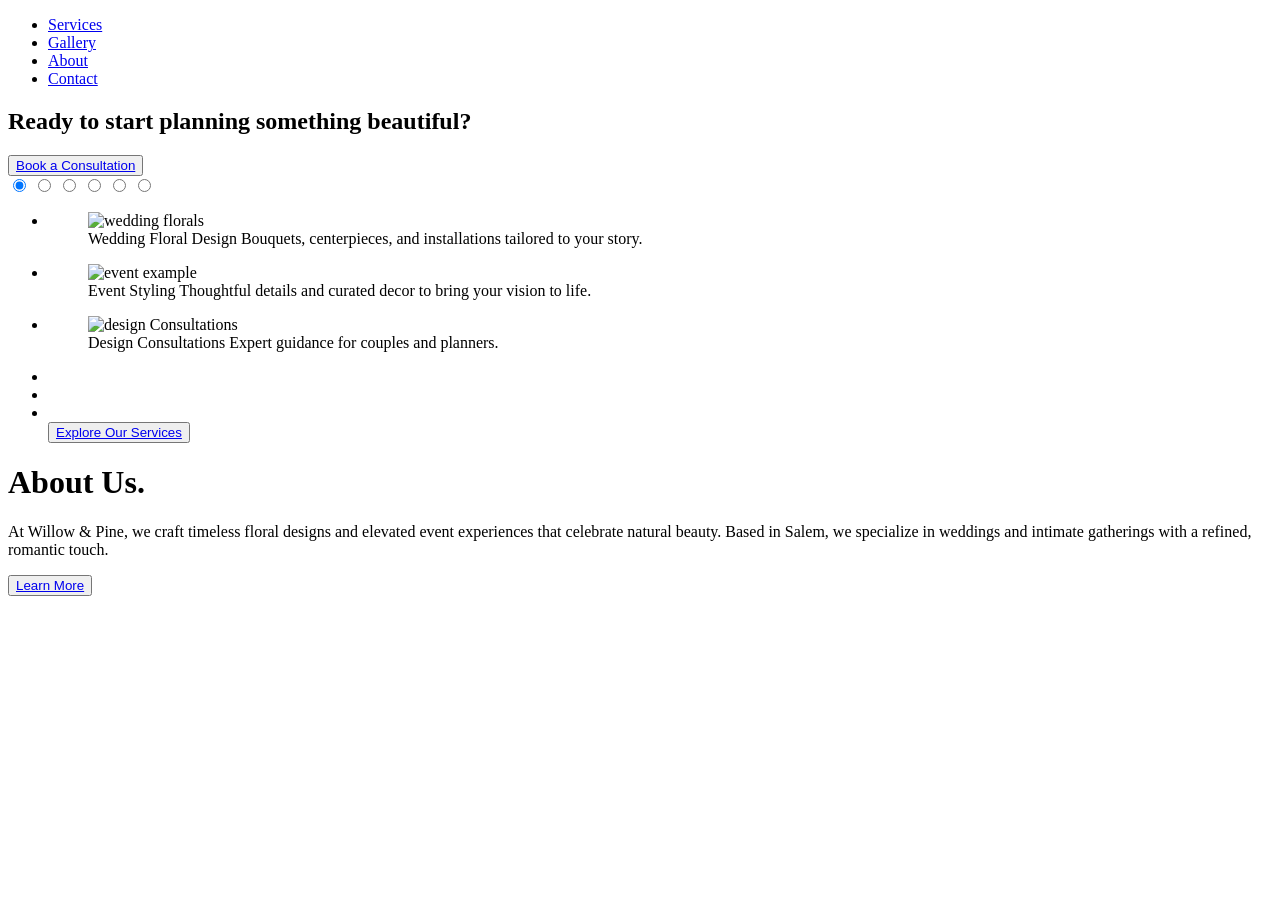
==== index.html @ fb64da38 "Add files via upload" ====
<!DOCTYPE html>
<html lang="en">
<head>
    <meta charset="UTF-8">
    <meta name="viewport" content="width=device-width, initial-scale=1.0">
    <link rel="stylesheet" href="css/styles.css">
    <title>Willow & Pine</title>
</head>

<body>

    <header>

        <nav id="nav">
            <ul>
               <li><a href="services.html">Services</a></li>
               <li><a href="gallery.html">Gallery</a></li>
               <li><a href="about.html">About</a></li>
              <li><a href="contact.html">Contact</a></li>
            </ul>
        </nav>

    </header>

    <div class="call2act">
        <div>
            <h2>Ready to start planning something beautiful?</h2>
            <button class="servicesbtn" id="bookbutton"><a href="contact.html">Book a Consultation</a></button>
        </div>
    </div>


    <div class="carousel">
        <section>
            <div class="container">
                <div class="carousel">
                    <input type="radio" name="slides" checked="checked" id="slide-1">
                    <input type="radio" name="slides" id="slide-2">
                    <input type="radio" name="slides" id="slide-3">
                    <input type="radio" name="slides" id="slide-4">
                    <input type="radio" name="slides" id="slide-5">
                    <input type="radio" name="slides" id="slide-6">
                    <ul class="carousel__slides">
                        <li class="carousel__slide">
                            <figure>
                                <div>
                                    <img src="images/weddingfloral.jpg" alt="wedding florals">
                                </div>
                                <figcaption>
                                    Wedding Floral Design
                                    <span class="credit">Bouquets, centerpieces, and installations tailored to your story.</span>
                                </figcaption>
                            </figure>
                        </li>
                        <li class="carousel__slide">
                            <figure>
                                <div>
                                    <img src="images/eventstyling.jpg" alt="event example">
                                </div>
                                <figcaption>
                                    Event Styling
                                    <span class="credit">Thoughtful details and curated decor to bring your vision to life.</span>                            
                                </figcaption>
                            </figure>
                        </li>
                        <li class="carousel__slide">
                            <figure>
                                <div>
                                    <img src="images/designconsult.jpg" alt="design Consultations">
                                </div>
                                <figcaption>
                                    Design Consultations
                                    <span class="credit">Expert guidance for couples and planners.</span>                            
                                </figcaption>
                            </figure>
                        </li>
                    </ul>    
                    <ul class="carousel__thumbnails">
                        <li>
                            <label for="slide-1"><img src="images/weddingfloral.jpg" alt=""></label>
                        </li>
                        <li>
                            <label for="slide-2"><img src="images/eventstyling.jpg" alt=""></label>
                        </li>
                        <li>
                            <label for="slide-3"><img src="images/designconsult.jpg" alt=""></label>
                        </li>
                        <button class="servicesbtn" id="servicesbtn"><a href="services.html">Explore Our Services</a></button>
                    </ul>
                </div>
            </div>
        </section>
    </div>

    <div class="aboutprev">
        <h1 id="abouthead">About Us.</h1>
        <div id="aboutstuff">
            <p id="aboutcont">At Willow & Pine, we craft timeless floral designs and elevated event experiences that celebrate 
            natural beauty. Based in Salem, we specialize in weddings and intimate gatherings with a refined, romantic touch.</p>
            <button class="servicesbtn" id="learnmore"><a href="about.html">Learn More</a></button>
        </div>
    </div>
    
</body>

</html>
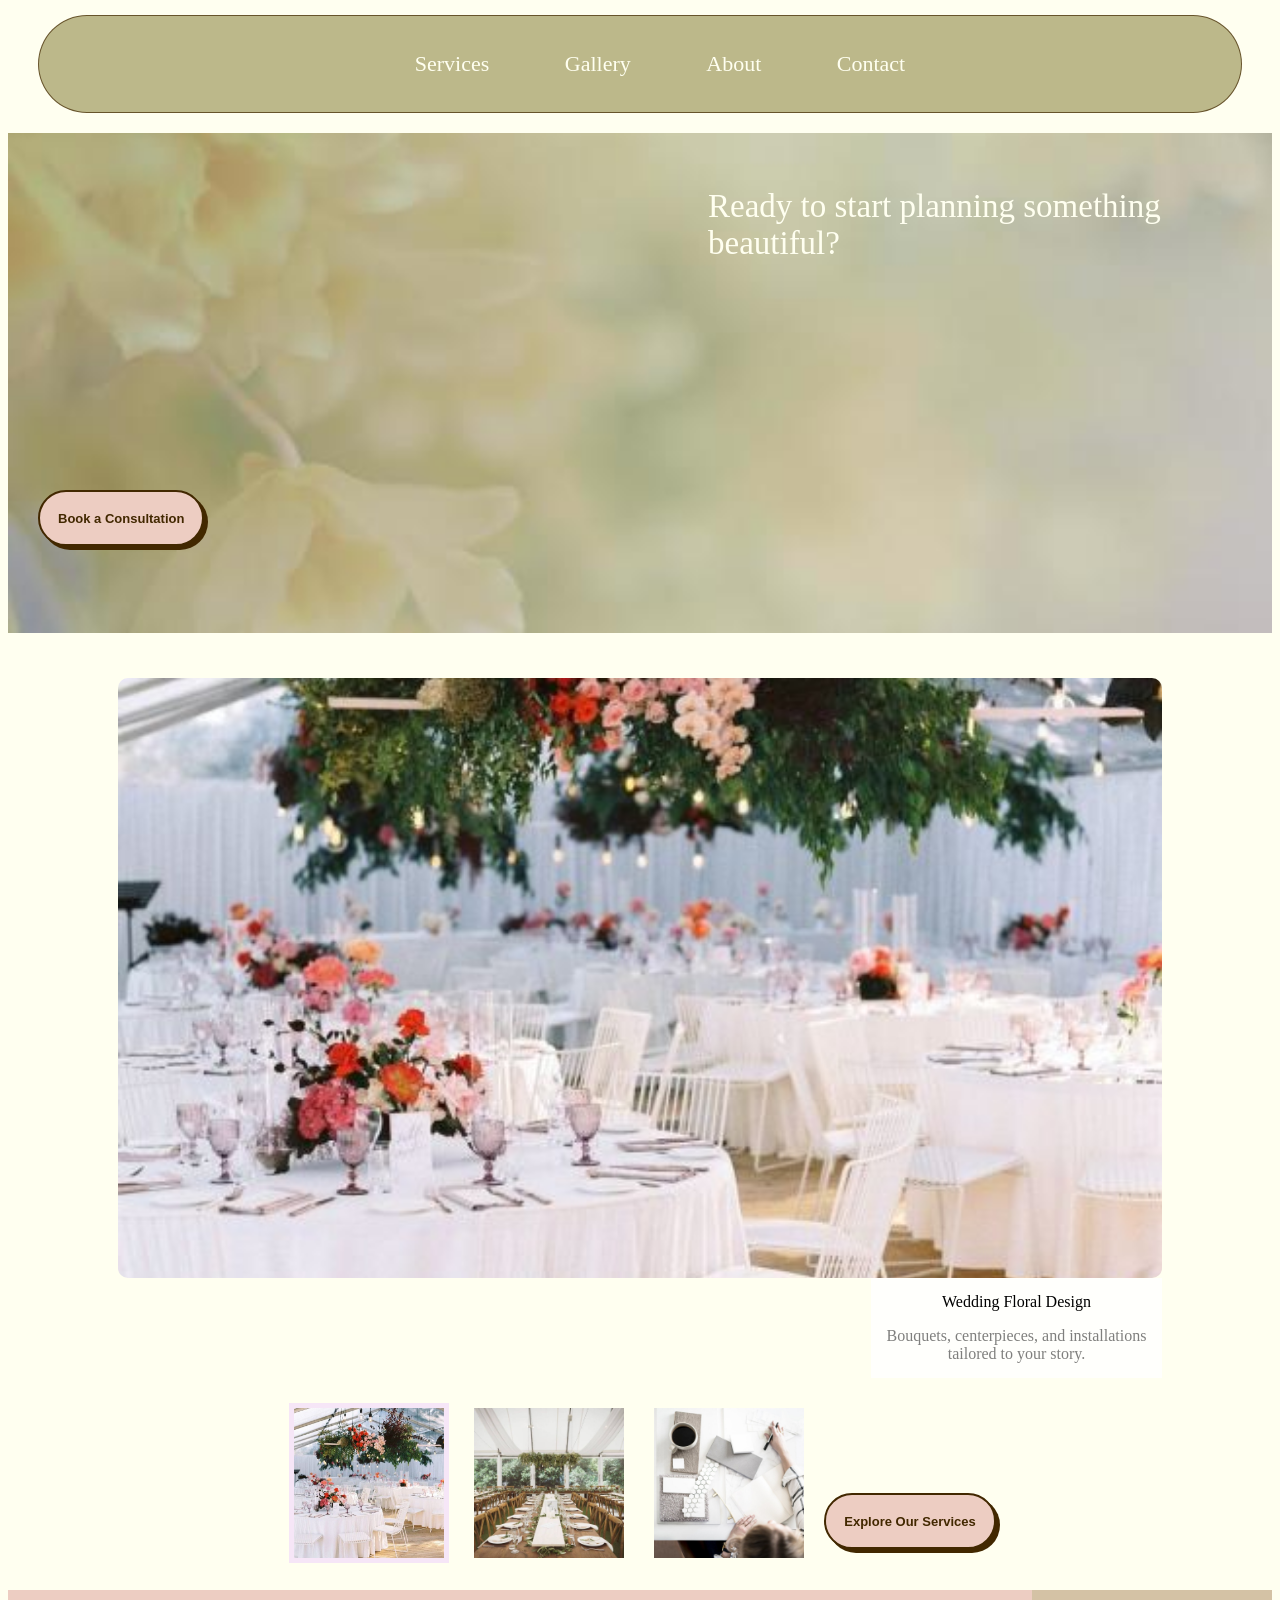
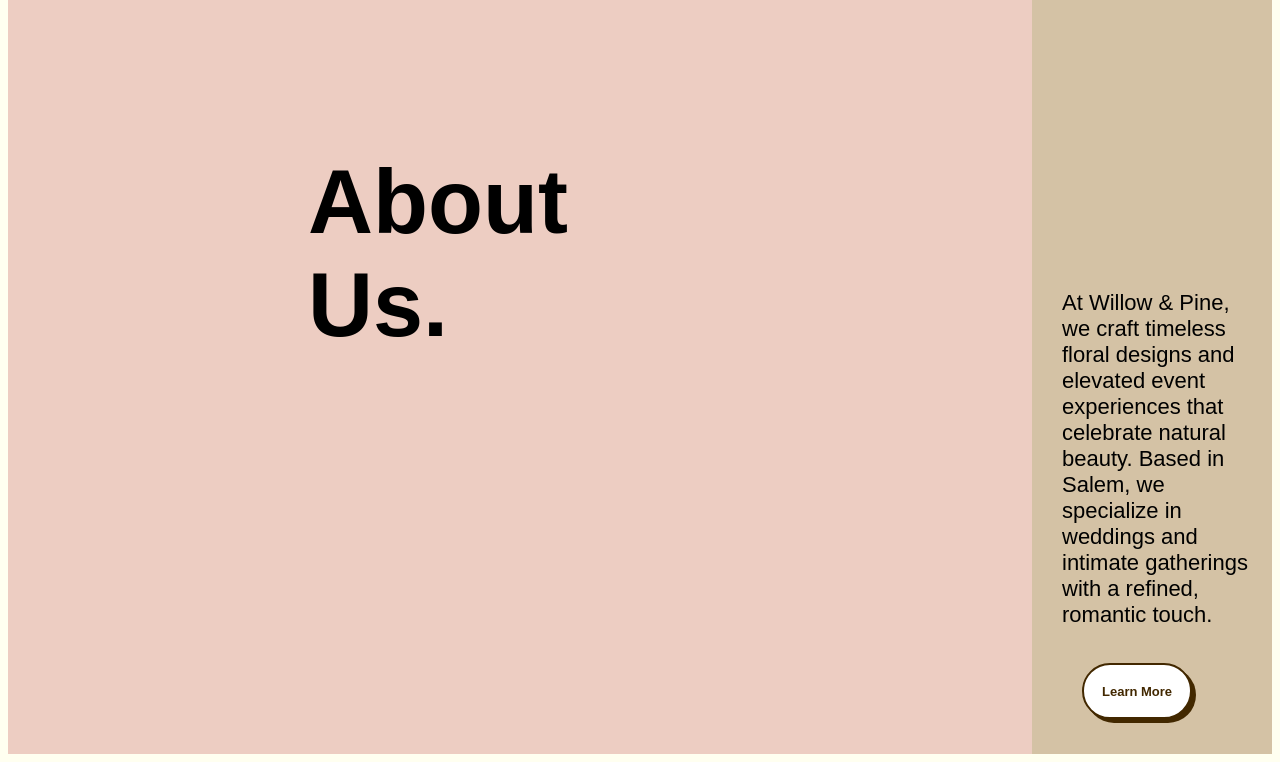
==== commit 9749af82: "Update index.html" ====
--- a/index.html
+++ b/index.html
@@ -103,4 +103,5 @@
     
 </body>
 
-</html>+
+</html>
--- a/css/styles.css
+++ b/css/styles.css
@@ -0,0 +1,402 @@
+body {
+    background: #FFFFF0;
+    font-size: 22px;
+}
+
+header {
+    margin: 0 30px;
+    top: 15px;
+    background-color: #BCB88A;
+    border-radius: 61px;
+    padding: 8px 35px;
+    position: sticky;
+    z-index: 999;
+    justify-content: center;
+    align-items: center;
+    display: flex;
+    border: 1px solid #422800b0;
+}
+
+nav li {
+    display: inline-flex;
+    padding: 5px 35px;
+}
+
+nav li a {
+    text-decoration: none;
+    color: #FFFFF0;
+}
+
+nav li a:hover {
+    transform: scale(1.1);
+}
+
+.servicesbtn {
+    align-self: center;
+    border-radius: 15px;
+    background-color: #EDCDC2;
+    padding: 12px;
+    border-width: 1px;
+    border-style: outset;
+    border-color: rgb(136, 133, 133);
+    cursor: pointer;
+    margin: 75px 0 0 0;
+    border: 2px solid #422800;
+    border-radius: 30px;
+    box-shadow: #422800 4px 4px 0 0;
+    color: #422800;
+    cursor: pointer;
+    display: inline-block;
+    font-weight: 600;
+    font-size: 18px;
+    padding: 0 18px;
+    line-height: 50px;
+    text-align: center;
+    text-decoration: none;
+    user-select: none;
+    -webkit-user-select: none;
+    touch-action: manipulation;
+}
+
+.servicesbtn a {
+    text-decoration: none;
+    color:#422800;
+    font-size: 13px;
+
+}
+
+.servicesbtn:hover {
+  background-color: #fff;
+}
+
+.servicesbtn:active {
+  box-shadow: #422800 2px 2px 0 0;
+  transform: translate(2px, 2px);
+}
+
+.aboutprev {
+    display: flex;
+    background-color: #EDCDC2;
+}
+ #abouthead{
+    font-family: Impact, Haettenschweiler, 'Arial Narrow Bold', sans-serif;
+    font-size: 90px;
+    margin: ;
+    padding: 100px 300px;
+ }
+
+ #aboutstuff {
+    background-color: #bcb88a80;
+ }
+
+ #aboutcont {
+    font-family: 'Segoe UI', Tahoma, Geneva, Verdana, sans-serif;
+    width: 200px;
+    margin: 300px 10px 35px 30px;
+ }
+
+ #learnmore {
+    background-color: white;
+    margin: 0px 0 35px 50px;
+ }
+
+ .call2act {
+    background-image: url(/images/softbackground.jpg);
+    background-size: cover;
+    background-position: center;
+    background-repeat: no-repeat;
+    margin-bottom: 45px;
+    height: 500px;
+ }
+
+ .call2act h2 {
+    font-weight: lighter;
+    color: #FFFFF0;
+    justify-self: center;
+    padding-top: 55px;
+    padding-left: 700px;
+ }
+
+#bookbutton {
+    margin-left: 30px;
+    margin-top: 200px;
+ }
+
+@media (min-width: 768px) {
+  .button-74 {
+    min-width: 120px;
+    padding: 0 25px;
+  }
+}
+
+.servicesbtn:hover {
+    transform: scale(1.1);
+}
+
+@mixin aspect-ratio($width, $height) {
+  position: relative;
+    
+  &:before {
+    display: block;
+    content: "";
+    width: 100%;
+    padding-top: ($height / $width) * 100%;
+  }
+    
+  > img {
+        position: absolute;
+        top: 0;
+        left: 0;
+        right: 0;
+        bottom: 0;
+        width: 100%;
+        height: 100%;
+  }
+}
+
+// Styling
+
+section {
+    padding: 50px 0;
+}
+
+.container {
+    max-width: 1044px;
+    margin: 0 auto;
+    padding: 0 20px;
+}
+
+.carousel {
+    display: block;
+    text-align: left;
+    position: relative;
+    margin-bottom: 22px;
+    
+    > input {
+        clip: rect(1px, 1px, 1px, 1px);
+        clip-path: inset(50%);
+        height: 1px;
+        width: 1px;
+        margin: -1px;
+        overflow: hidden;
+        padding: 0;
+        position: absolute;
+        
+        &:nth-of-type(3):checked ~ .carousel__slides .carousel__slide:first-of-type { margin-left: -200%; }
+        &:nth-of-type(2):checked ~ .carousel__slides .carousel__slide:first-of-type { margin-left: -100%; }
+        &:nth-of-type(1):checked ~ .carousel__slides .carousel__slide:first-of-type { margin-left: 0%; }
+        
+        &:nth-of-type(1):checked ~ .carousel__thumbnails li:nth-of-type(1) { box-shadow: 0px 0px 0px 5px rgba(237,205,255,0.5); }
+        &:nth-of-type(2):checked ~ .carousel__thumbnails li:nth-of-type(2) { box-shadow: 0px 0px 0px 5px rgba(237,205,255,0.5); }
+        &:nth-of-type(3):checked ~ .carousel__thumbnails li:nth-of-type(3) { box-shadow: 0px 0px 0px 5px rgba(237,205,255,0.5); }
+    }
+}
+
+.carousel__slides {
+    position: relative;
+    z-index: 1;
+    padding: 0;
+    margin: 0;
+    overflow: hidden;
+    white-space: nowrap;
+    box-sizing: border-box;
+    display: flex; 
+    display: flex;
+  overflow: hidden;
+  scroll-snap-type: x mandatory;
+  -webkit-overflow-scrolling: touch;
+  scroll-behavior: smooth;
+}
+
+.carousel__slide {
+    position: relative;
+    display: block;
+    flex: 1 0 100%;
+    width: 100%;
+    height: 100%;
+    overflow: hidden;
+    transition: all 300ms ease-out;
+    vertical-align: top;
+    box-sizing: border-box;
+    white-space: normal;
+    flex: 0 0 100%;
+  scroll-snap-align: start;
+  position: relative;
+    
+figure {
+  margin: 0;
+  display: flex;
+  flex-direction: column;
+  align-items: center;
+}
+    
+    div {
+        @include aspect-ratio(3, 2);
+        width: 100%;
+    }
+    
+    img {
+        display: block;
+        flex: 1 1 auto;
+        object-fit: cover;
+
+        width: 100%;
+  height: 600px;
+  object-fit: cover;
+  border-radius: 10px;
+    }
+    
+    figcaption {
+        align-self: flex-end;
+        padding: 20px 20px 0 20px;
+        flex: 0 0 auto;
+        width: 25%;
+        min-width: 150px;
+
+         padding: 15px;
+  text-align: center;
+  font-size: 1rem;
+  background: rgba(255, 255, 255, 0.8);
+    }
+    
+    .credit {
+        margin-top: 1rem;
+        color: rgba(0, 0, 0, 0.5);
+        display: block;        
+    }
+    
+    &.scrollable {
+        overflow-y: scroll;
+    }
+}
+
+.carousel__thumbnails {
+    list-style: none;
+    padding: 0;
+    margin: 0;
+    display: flex;
+    
+    margin: 0 -10px;
+
+     display: flex;
+  flex-wrap: nowrap;
+  overflow-x: auto;
+  gap: 10px;
+  padding: 10px;
+  margin: 0;
+  list-style: none;
+  justify-content: center;
+    
+    .carousel__slides + & {
+        margin-top: 20px;
+    }
+    
+    li {        
+        flex: 1 1 auto;
+        max-width: calc((100% / 6) - 20px);  
+        margin: 0 10px;
+        transition: all 300ms ease-in-out;
+
+        flex: 0 0 auto;
+    }
+    
+    label {
+        display: block;
+        @include aspect-ratio(1,1);
+        
+                  
+        &:hover,
+        &:focus {
+            cursor: pointer;
+            
+            img {
+                box-shadow: 0px 0px 0px 1px rgba(0,0,0,0.25);
+                transition: all 300ms ease-in-out;
+            }
+        }
+    }
+
+    .carousel__thumbnails img {
+  width: 80px;
+  height: 80px;
+  object-fit: cover;
+  border-radius: 6px;
+}
+
+.carousel__thumbnails img:hover {
+  transform: scale(1.05);
+  transition: transform 0.2s ease;
+}
+    
+    img {
+        display: block;
+        width: 150px;
+        height: 150px;
+        object-fit: cover;
+    }
+}
+
+@media (max-width: 576px) { /*mobile*/
+    header {
+        top: 10px;
+        margin: 0;
+        padding: 1px 2px;
+        border-radius: 61px;
+      }
+
+      nav ul {
+        flex-direction: column;
+        align-items: center;
+        padding: 0;
+      }
+
+      nav li {
+        padding: 0 5px;
+        font-size: 1.2rem;
+      }
+
+      .call2act {
+        height: 500px;
+      }
+
+      .call2act h2 {
+        font-size: 2rem;
+        padding: 100px 40px 0px 40px;
+      }
+
+      #bookbutton {
+        margin: 0 0 0 100px;
+      }
+
+      #abouthead {
+        font-size: 40px;
+        padding: 10px;
+      }
+
+    .section {
+      height: 100vh;
+    }
+
+    .carousel__slide figcaption {
+    font-size: 0.9rem;
+    padding: 10px;
+  }
+
+  .carousel__thumbnails img {
+    width: 60px;
+    height: 60px;
+  }
+
+  #servicesbtn {
+    display: none;
+  }
+}
+
+@media (max-width: 768px) { /*tablet*/
+    
+}
+
+@media (max-width: 1024px) { /*laptop*/
+    
+
+}
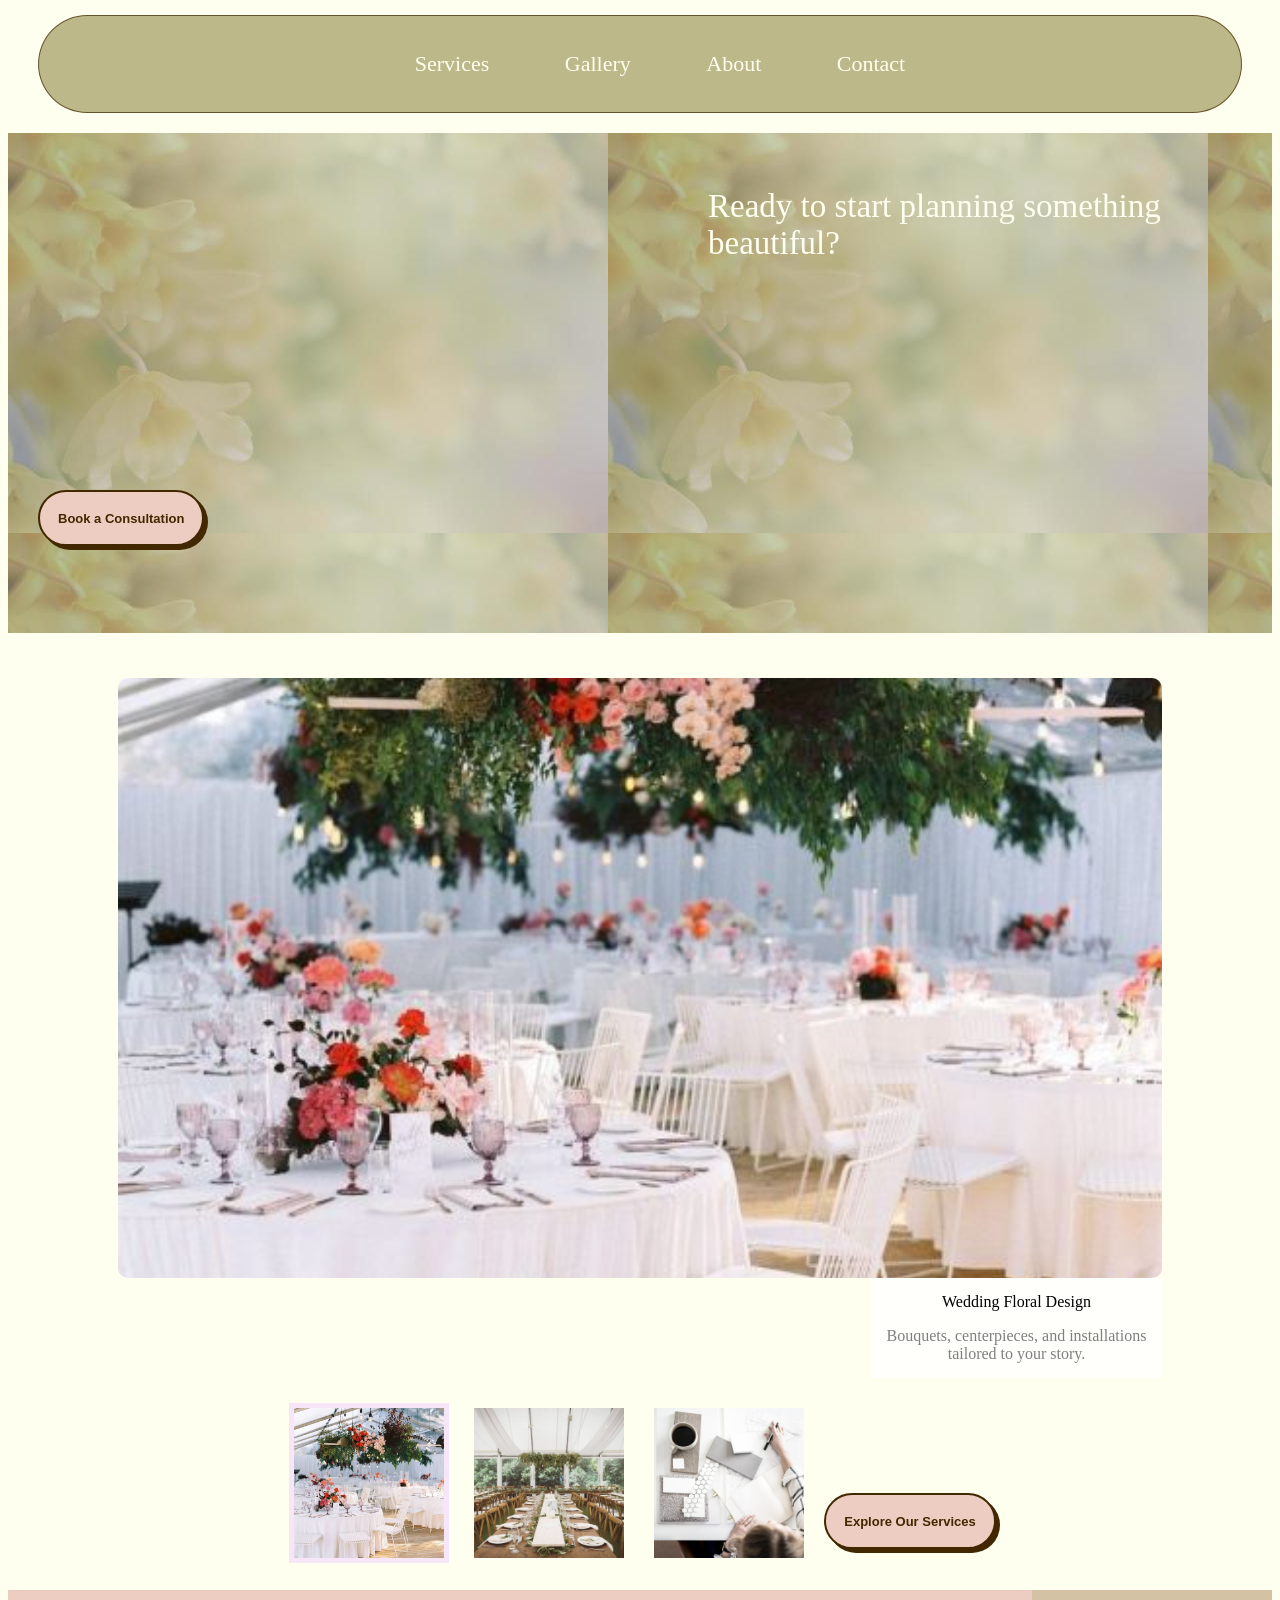
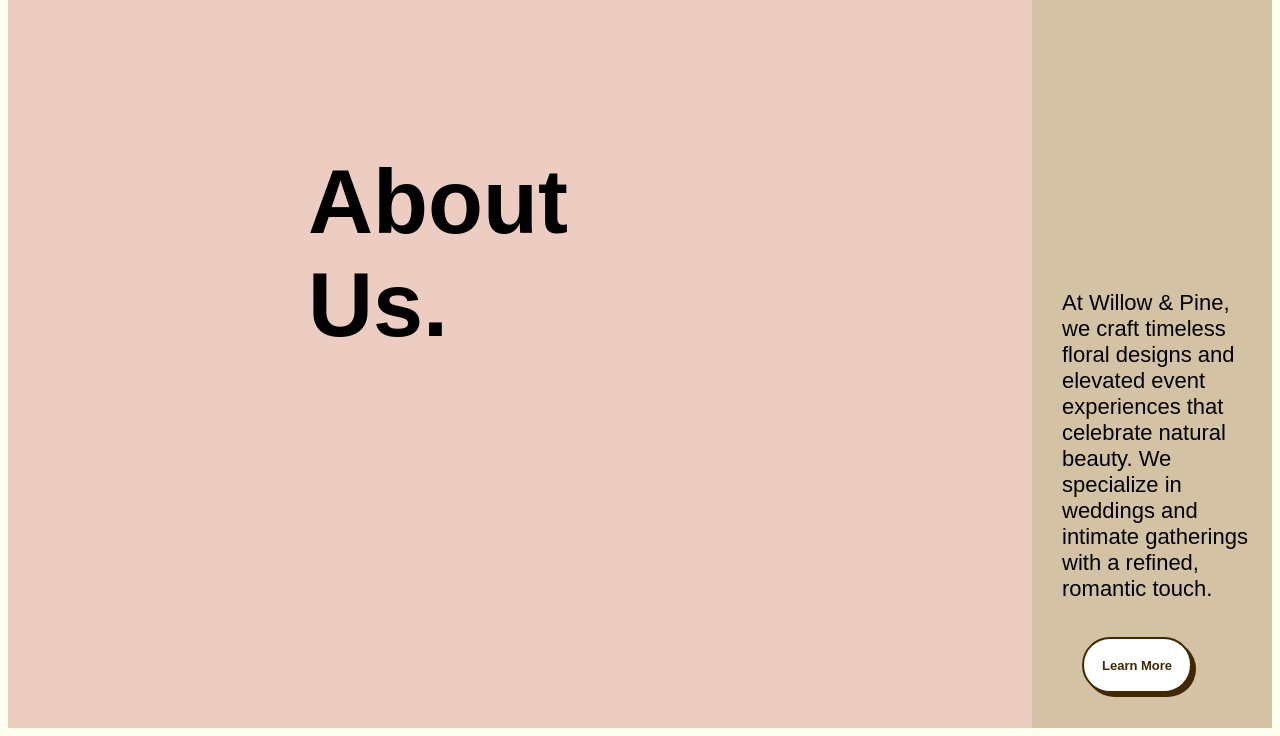
==== commit 128fe15b: "about us text updated" ====
--- a/index.html
+++ b/index.html
@@ -96,7 +96,7 @@
         <h1 id="abouthead">About Us.</h1>
         <div id="aboutstuff">
             <p id="aboutcont">At Willow & Pine, we craft timeless floral designs and elevated event experiences that celebrate 
-            natural beauty. Based in Salem, we specialize in weddings and intimate gatherings with a refined, romantic touch.</p>
+            natural beauty. We specialize in weddings and intimate gatherings with a refined, romantic touch.</p>
             <button class="servicesbtn" id="learnmore"><a href="about.html">Learn More</a></button>
         </div>
     </div>
--- a/css/styles.css
+++ b/css/styles.css
@@ -101,10 +101,7 @@
  }
 
  .call2act {
-    background-image: url(/images/softbackground.jpg);
-    background-size: cover;
-    background-position: center;
-    background-repeat: no-repeat;
+    background-image: url(/images/background.jpg);
     margin-bottom: 45px;
     height: 500px;
  }
@@ -400,3 +397,8 @@
     
 
 }
+
+
+
+
+
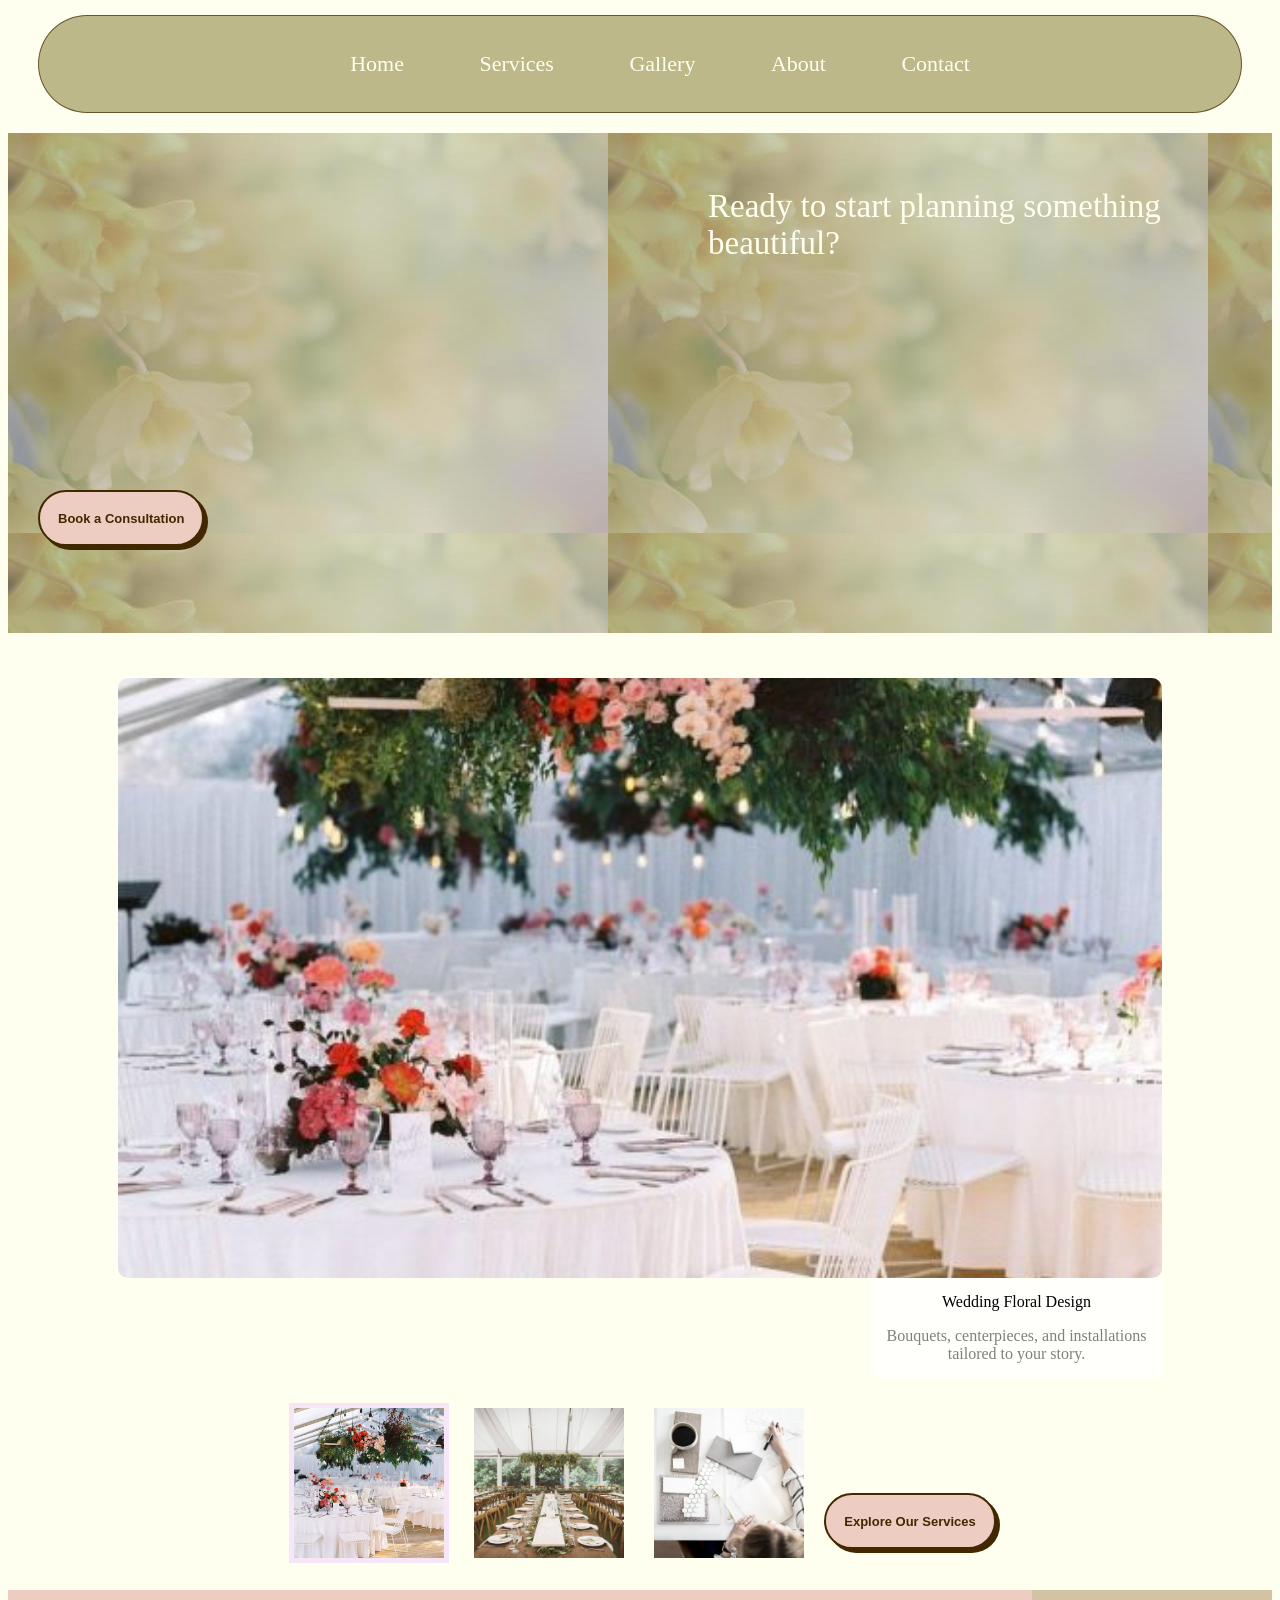
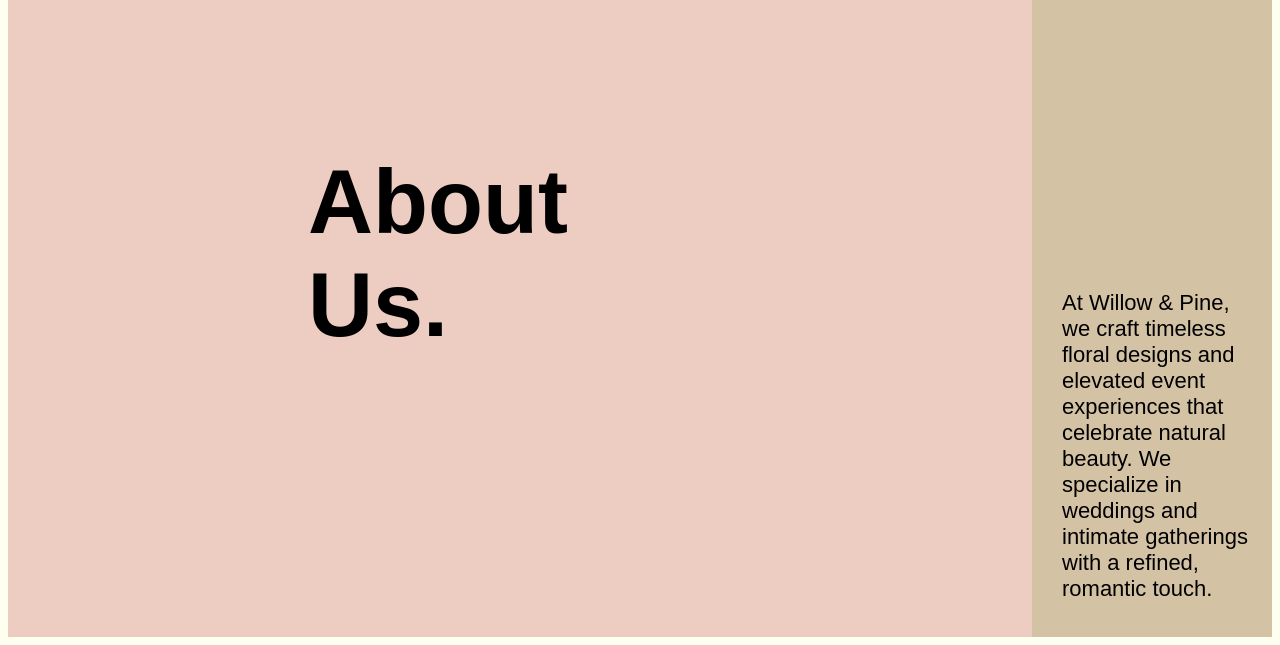
==== commit cfa8ad4d: "Updated services list and header links." ====
--- a/index.html
+++ b/index.html
@@ -4,6 +4,7 @@
     <meta charset="UTF-8">
     <meta name="viewport" content="width=device-width, initial-scale=1.0">
     <link rel="stylesheet" href="css/styles.css">
+    <script src="script.js"></script>
     <title>Willow & Pine</title>
 </head>
 
@@ -13,9 +14,10 @@
 
         <nav id="nav">
             <ul>
+                <li><a href="index.html">Home</a></li>
                <li><a href="services.html">Services</a></li>
                <li><a href="gallery.html">Gallery</a></li>
-               <li><a href="about.html">About</a></li>
+               <li><a href="#abouthead">About</a></li>
               <li><a href="contact.html">Contact</a></li>
             </ul>
         </nav>
@@ -97,7 +99,6 @@
         <div id="aboutstuff">
             <p id="aboutcont">At Willow & Pine, we craft timeless floral designs and elevated event experiences that celebrate 
             natural beauty. We specialize in weddings and intimate gatherings with a refined, romantic touch.</p>
-            <button class="servicesbtn" id="learnmore"><a href="about.html">Learn More</a></button>
         </div>
     </div>
     
--- a/css/styles.css
+++ b/css/styles.css
@@ -119,6 +119,20 @@
     margin-top: 200px;
  }
 
+ .services {
+  background-color: #EDCDC2;
+  margin: 70px;
+  padding: 30px;
+  border-radius: 15px;
+  border: 1px solid;
+  align-items: center;
+  align-self: center;
+ }
+
+ #service {
+  font-size: larger;
+ }
+
 @media (min-width: 768px) {
   .button-74 {
     min-width: 120px;
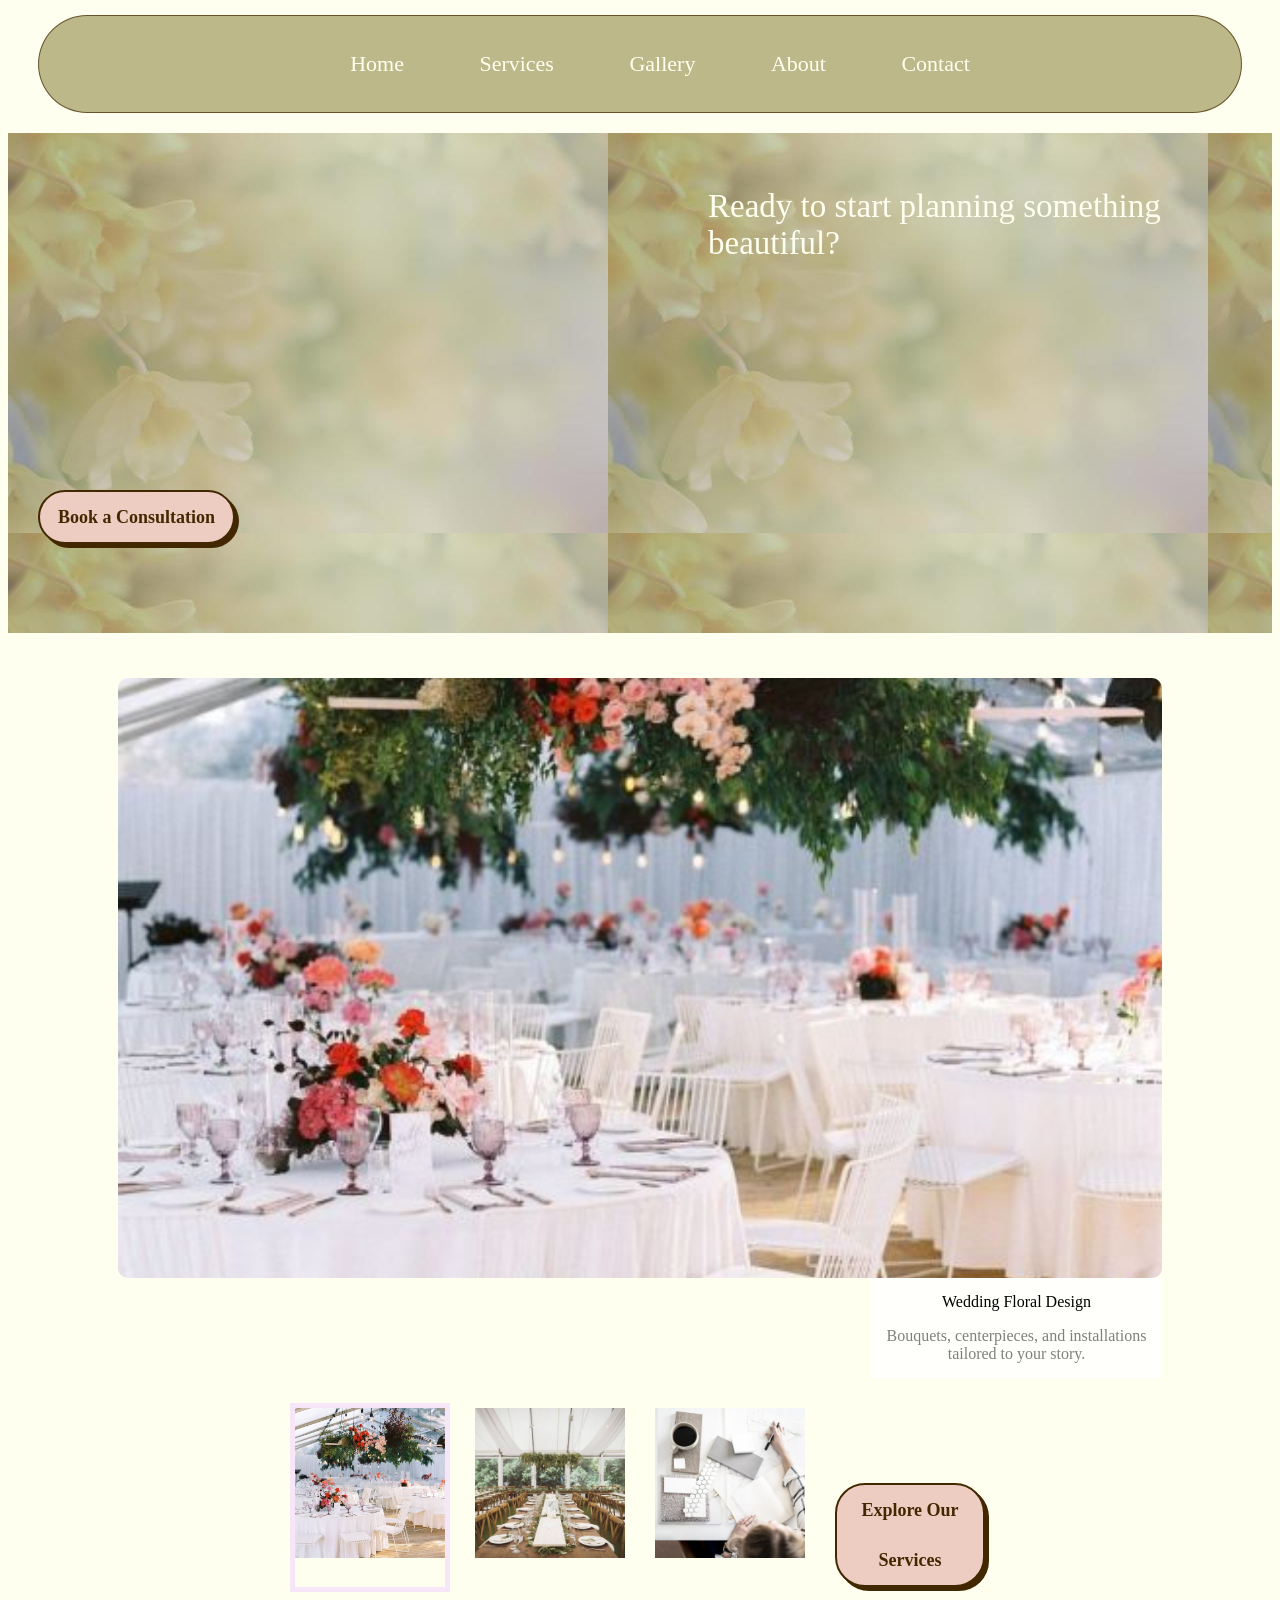
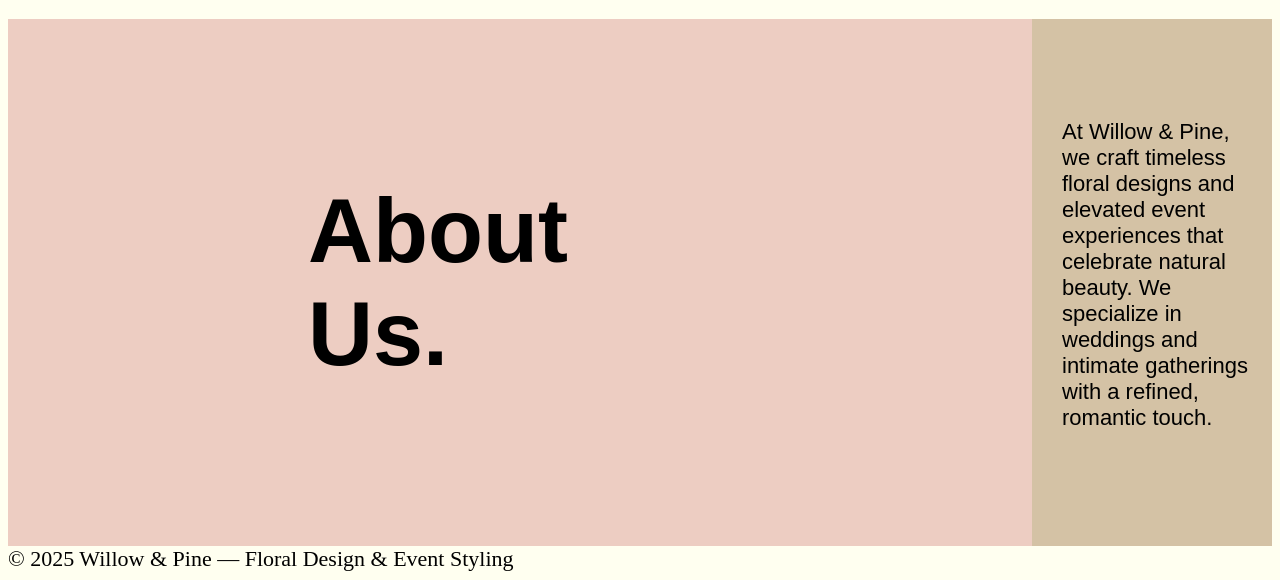
==== commit 77ff1d44: "Refined index wording." ====
--- a/index.html
+++ b/index.html
@@ -1,108 +1,90 @@
 <!DOCTYPE html>
 <html lang="en">
 <head>
-    <meta charset="UTF-8">
-    <meta name="viewport" content="width=device-width, initial-scale=1.0">
-    <link rel="stylesheet" href="css/styles.css">
-    <script src="script.js"></script>
-    <title>Willow & Pine</title>
+  <meta charset="UTF-8">
+  <meta name="viewport" content="width=device-width, initial-scale=1.0">
+  <link rel="stylesheet" href="css/styles.css">
+  <title>Willow & Pine</title>
 </head>
-
 <body>
 
-    <header>
+<header>
+  <nav id="nav">
+    <ul>
+      <li><a href="index.html">Home</a></li>
+      <li><a href="services.html">Services</a></li>
+      <li><a href="gallery.html">Gallery</a></li>
+      <li><a href="#abouthead">About</a></li>
+      <li><a href="contact.html">Contact</a></li>
+    </ul>
+  </nav>
+</header>
 
-        <nav id="nav">
-            <ul>
-                <li><a href="index.html">Home</a></li>
-               <li><a href="services.html">Services</a></li>
-               <li><a href="gallery.html">Gallery</a></li>
-               <li><a href="#abouthead">About</a></li>
-              <li><a href="contact.html">Contact</a></li>
-            </ul>
-        </nav>
+<div class="call2act">
+  <div>
+    <h2>Ready to start planning something beautiful?</h2>
+    <a href="contact.html" class="servicesbtn" id="bookbutton">Book a Consultation</a>
+  </div>
+</div>
 
-    </header>
+<section class="carousel-section">
+  <div class="container">
+    <div class="carousel">
+      <input type="radio" name="slides" checked id="slide-1">
+      <input type="radio" name="slides" id="slide-2">
+      <input type="radio" name="slides" id="slide-3">
 
-    <div class="call2act">
-        <div>
-            <h2>Ready to start planning something beautiful?</h2>
-            <button class="servicesbtn" id="bookbutton"><a href="contact.html">Book a Consultation</a></button>
-        </div>
+      <ul class="carousel__slides" style="list-style:none;padding:0;">
+        <li class="carousel__slide">
+          <figure>
+            <img src="images/weddingfloral.jpg" alt="Wedding Florals">
+            <figcaption>
+              Wedding Floral Design
+              <span class="credit">Bouquets, centerpieces, and installations tailored to your story.</span>
+            </figcaption>
+          </figure>
+        </li>
+        <li class="carousel__slide">
+          <figure>
+            <img src="images/eventstyling.jpg" alt="Event Styling">
+            <figcaption>
+              Event Styling
+              <span class="credit">Thoughtful details and curated decor to bring your vision to life.</span>
+            </figcaption>
+          </figure>
+        </li>
+        <li class="carousel__slide">
+          <figure>
+            <img src="images/designconsult.jpg" alt="Design Consultations">
+            <figcaption>
+              Design Consultations
+              <span class="credit">Expert guidance for couples and planners.</span>
+            </figcaption>
+          </figure>
+        </li>
+      </ul>
+
+      <ul class="carousel__thumbnails">
+        <li><label for="slide-1"><img src="images/weddingfloral.jpg" alt="Wedding Florals"></label></li>
+        <li><label for="slide-2"><img src="images/eventstyling.jpg" alt="Event Styling"></label></li>
+        <li><label for="slide-3"><img src="images/designconsult.jpg" alt="Design Consultations"></label></li>
+        <li style="display:flex;align-items:center;">
+          <a href="services.html" class="servicesbtn" id="servicesbtn">Explore Our Services</a>
+        </li>
+      </ul>
     </div>
+  </div>
+</section>
 
+<div class="aboutprev">
+  <h1 id="abouthead">About Us.</h1>
+  <div id="aboutstuff">
+    <p id="aboutcont">At Willow & Pine, we craft timeless floral designs and elevated event experiences that celebrate 
+    natural beauty. We specialize in weddings and intimate gatherings with a refined, romantic touch.</p>
+  </div>
+</div>
 
-    <div class="carousel">
-        <section>
-            <div class="container">
-                <div class="carousel">
-                    <input type="radio" name="slides" checked="checked" id="slide-1">
-                    <input type="radio" name="slides" id="slide-2">
-                    <input type="radio" name="slides" id="slide-3">
-                    <input type="radio" name="slides" id="slide-4">
-                    <input type="radio" name="slides" id="slide-5">
-                    <input type="radio" name="slides" id="slide-6">
-                    <ul class="carousel__slides">
-                        <li class="carousel__slide">
-                            <figure>
-                                <div>
-                                    <img src="images/weddingfloral.jpg" alt="wedding florals">
-                                </div>
-                                <figcaption>
-                                    Wedding Floral Design
-                                    <span class="credit">Bouquets, centerpieces, and installations tailored to your story.</span>
-                                </figcaption>
-                            </figure>
-                        </li>
-                        <li class="carousel__slide">
-                            <figure>
-                                <div>
-                                    <img src="images/eventstyling.jpg" alt="event example">
-                                </div>
-                                <figcaption>
-                                    Event Styling
-                                    <span class="credit">Thoughtful details and curated decor to bring your vision to life.</span>                            
-                                </figcaption>
-                            </figure>
-                        </li>
-                        <li class="carousel__slide">
-                            <figure>
-                                <div>
-                                    <img src="images/designconsult.jpg" alt="design Consultations">
-                                </div>
-                                <figcaption>
-                                    Design Consultations
-                                    <span class="credit">Expert guidance for couples and planners.</span>                            
-                                </figcaption>
-                            </figure>
-                        </li>
-                    </ul>    
-                    <ul class="carousel__thumbnails">
-                        <li>
-                            <label for="slide-1"><img src="images/weddingfloral.jpg" alt=""></label>
-                        </li>
-                        <li>
-                            <label for="slide-2"><img src="images/eventstyling.jpg" alt=""></label>
-                        </li>
-                        <li>
-                            <label for="slide-3"><img src="images/designconsult.jpg" alt=""></label>
-                        </li>
-                        <button class="servicesbtn" id="servicesbtn"><a href="services.html">Explore Our Services</a></button>
-                    </ul>
-                </div>
-            </div>
-        </section>
-    </div>
+<footer>&copy; 2025 Willow &amp; Pine &mdash; Floral Design &amp; Event Styling</footer>
 
-    <div class="aboutprev">
-        <h1 id="abouthead">About Us.</h1>
-        <div id="aboutstuff">
-            <p id="aboutcont">At Willow & Pine, we craft timeless floral designs and elevated event experiences that celebrate 
-            natural beauty. We specialize in weddings and intimate gatherings with a refined, romantic touch.</p>
-        </div>
-    </div>
-    
 </body>
-
-
-</html>
+</html>
--- a/css/styles.css
+++ b/css/styles.css
@@ -92,7 +92,7 @@
  #aboutcont {
     font-family: 'Segoe UI', Tahoma, Geneva, Verdana, sans-serif;
     width: 200px;
-    margin: 300px 10px 35px 30px;
+    margin: 100px 10px 100px 30px;
  }
 
  #learnmore {
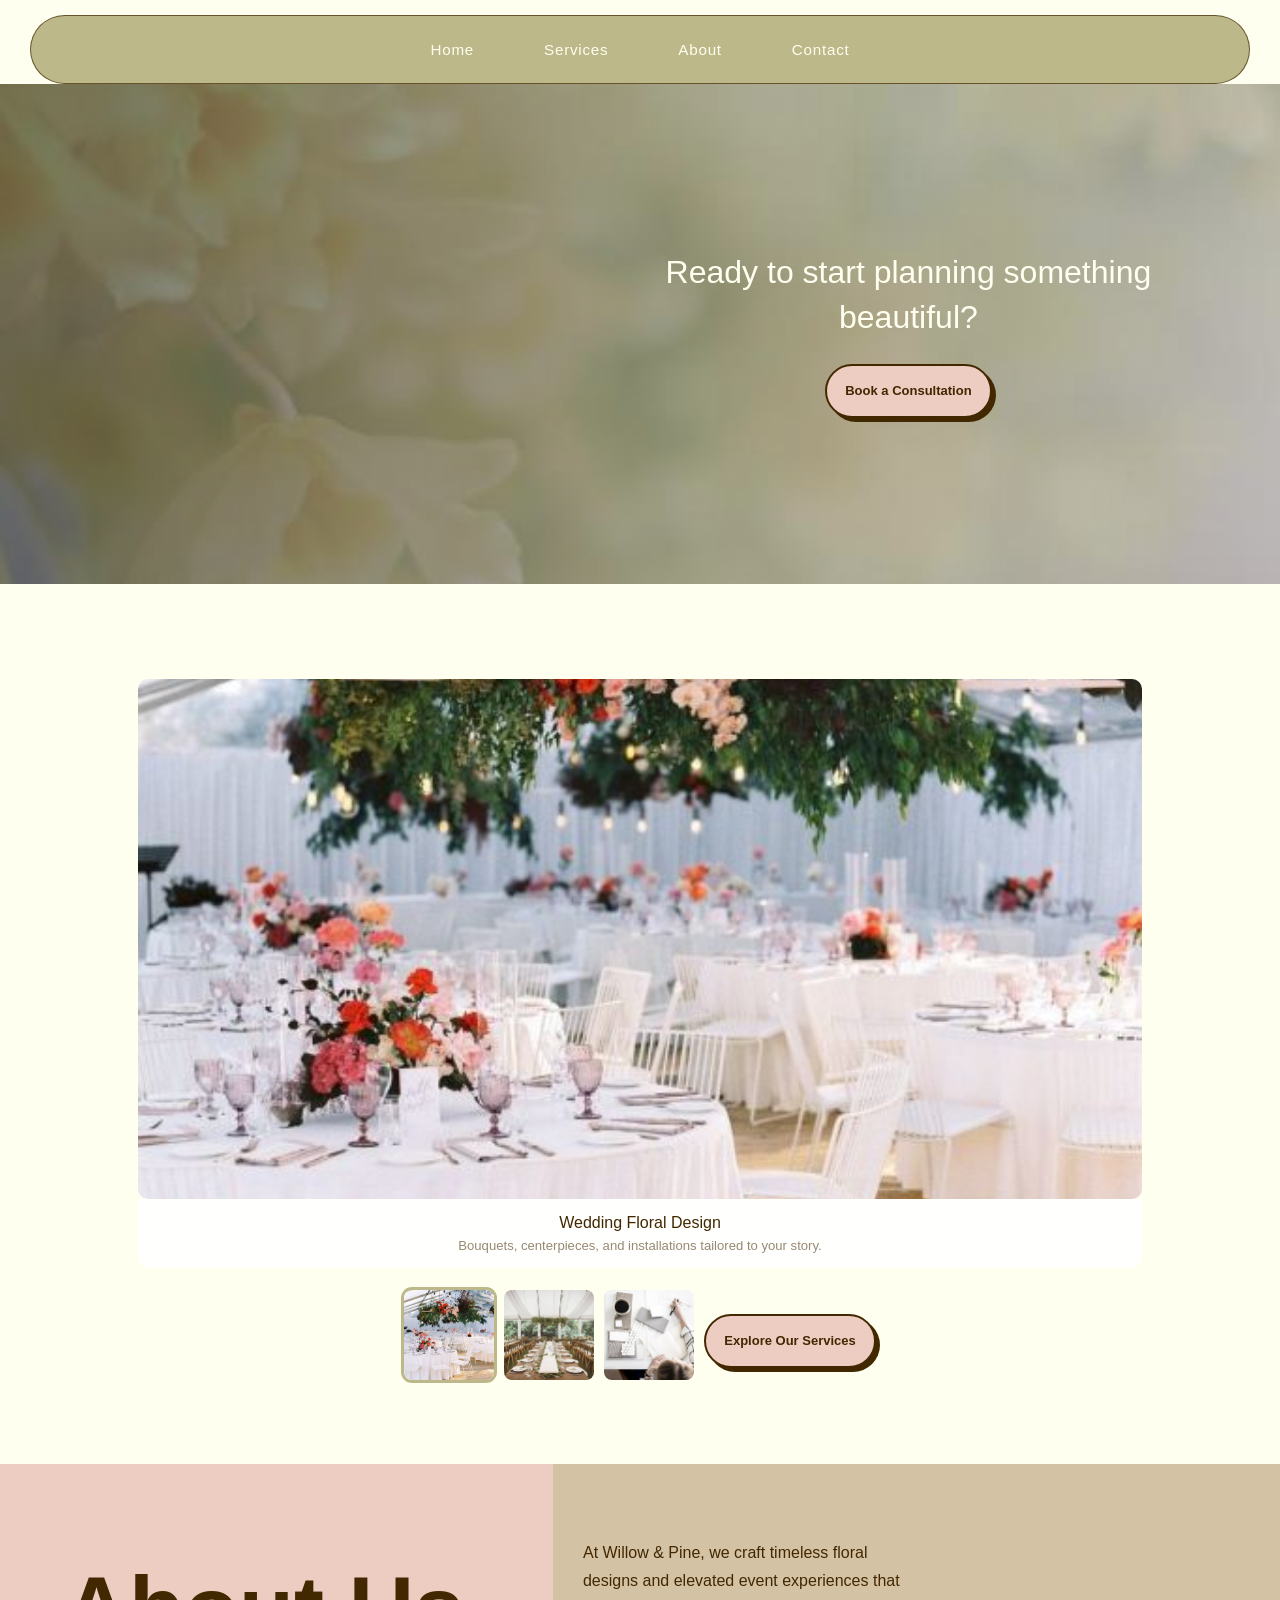
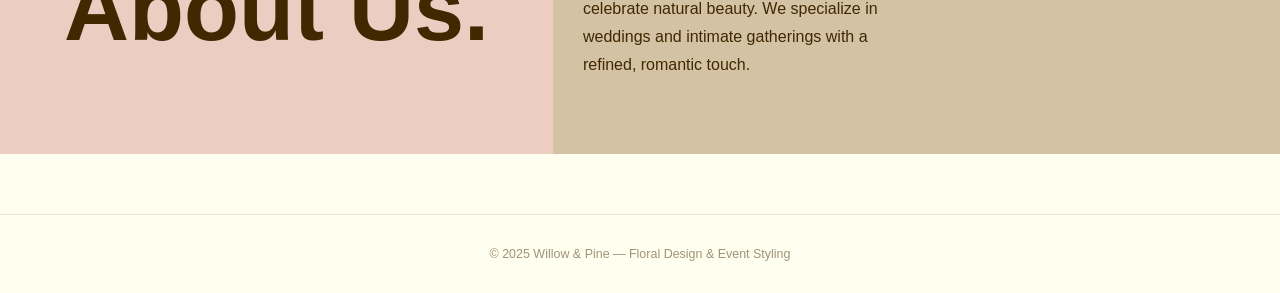
==== commit 3bb9968f: "Removed the "Gallery" link from the navigation menu." ====
--- a/index.html
+++ b/index.html
@@ -13,8 +13,7 @@
     <ul>
       <li><a href="index.html">Home</a></li>
       <li><a href="services.html">Services</a></li>
-      <li><a href="gallery.html">Gallery</a></li>
-      <li><a href="#abouthead">About</a></li>
+    <li><a href="#abouthead">About</a></li>
       <li><a href="contact.html">Contact</a></li>
     </ul>
   </nav>
--- a/css/styles.css
+++ b/css/styles.css
@@ -1,20 +1,34 @@
+
+*, *::before, *::after { box-sizing: border-box; margin: 0; padding: 0; }
+
 body {
     background: #FFFFF0;
-    font-size: 22px;
+    font-size: 20px;
+    font-family: 'Segoe UI', Tahoma, Geneva, Verdana, sans-serif;
+    color: #422800;
 }
 
 header {
-    margin: 0 30px;
-    top: 15px;
+    margin: 15px 30px 0;
     background-color: #BCB88A;
     border-radius: 61px;
-    padding: 8px 35px;
+    padding: 20px 35px;
     position: sticky;
+    top: 15px;
     z-index: 999;
+    display: flex;
     justify-content: center;
     align-items: center;
-    display: flex;
     border: 1px solid #422800b0;
+}
+
+nav ul {
+    list-style: none;
+    display: flex;
+    flex-wrap: wrap;
+    justify-content: center;
+    gap: 0;
+    padding: 0;
 }
 
 nav li {
@@ -25,30 +39,27 @@
 nav li a {
     text-decoration: none;
     color: #FFFFF0;
+    font-size: .95rem;
+    letter-spacing: 0.05em;
+    transition: opacity 0.2s;
+    display: block;
 }
 
 nav li a:hover {
-    transform: scale(1.1);
-}
+    opacity: 0.75;
+}
+
 
 .servicesbtn {
-    align-self: center;
-    border-radius: 15px;
-    background-color: #EDCDC2;
-    padding: 12px;
-    border-width: 1px;
-    border-style: outset;
-    border-color: rgb(136, 133, 133);
-    cursor: pointer;
-    margin: 75px 0 0 0;
     border: 2px solid #422800;
     border-radius: 30px;
     box-shadow: #422800 4px 4px 0 0;
+    background-color: #EDCDC2;
     color: #422800;
     cursor: pointer;
     display: inline-block;
     font-weight: 600;
-    font-size: 18px;
+    font-size: 13px;
     padding: 0 18px;
     line-height: 50px;
     text-align: center;
@@ -56,118 +67,70 @@
     user-select: none;
     -webkit-user-select: none;
     touch-action: manipulation;
+    transition: background-color 0.2s, transform 0.1s, box-shadow 0.1s;
 }
 
 .servicesbtn a {
     text-decoration: none;
-    color:#422800;
+    color: #422800;
     font-size: 13px;
-
+    font-weight: 600;
 }
 
 .servicesbtn:hover {
-  background-color: #fff;
+    background-color: #fff;
+    transform: scale(1.03);
 }
 
 .servicesbtn:active {
-  box-shadow: #422800 2px 2px 0 0;
-  transform: translate(2px, 2px);
-}
-
-.aboutprev {
-    display: flex;
-    background-color: #EDCDC2;
-}
- #abouthead{
-    font-family: Impact, Haettenschweiler, 'Arial Narrow Bold', sans-serif;
-    font-size: 90px;
-    margin: ;
-    padding: 100px 300px;
- }
-
- #aboutstuff {
-    background-color: #bcb88a80;
- }
-
- #aboutcont {
-    font-family: 'Segoe UI', Tahoma, Geneva, Verdana, sans-serif;
-    width: 200px;
-    margin: 100px 10px 100px 30px;
- }
-
- #learnmore {
-    background-color: white;
-    margin: 0px 0 35px 50px;
- }
-
- .call2act {
-    background-image: url(/images/background.jpg);
+    box-shadow: #422800 2px 2px 0 0;
+    transform: translate(2px, 2px);
+}
+
+
+.call2act {
+    background-image: url('../images/background.jpg');
+    background-size: cover;
+    background-position: center;
+    height: 500px;
     margin-bottom: 45px;
-    height: 500px;
- }
-
- .call2act h2 {
+    display: flex;
+    flex-direction: column;
+    justify-content: center;
+    padding: 0 5%;
+    position: relative;
+}
+
+.call2act::after {
+    content: '';
+    position: absolute;
+    inset: 0;
+    background: linear-gradient(to right, rgba(0,0,0,0.35) 0%, rgba(0,0,0,0.05) 100%);
+    pointer-events: none;
+}
+
+.call2act > div {
+    position: relative;
+    z-index: 1;
+    max-width: 500px;
+    margin-left: auto;
+    margin-right: 5%;
+    text-align: center;
+}
+
+.call2act h2 {
     font-weight: lighter;
     color: #FFFFF0;
-    justify-self: center;
-    padding-top: 55px;
-    padding-left: 700px;
- }
+    font-size: clamp(1.4rem, 3vw, 2rem);
+    margin-bottom: 24px;
+    line-height: 1.4;
+}
 
 #bookbutton {
-    margin-left: 30px;
-    margin-top: 200px;
- }
-
- .services {
-  background-color: #EDCDC2;
-  margin: 70px;
-  padding: 30px;
-  border-radius: 15px;
-  border: 1px solid;
-  align-items: center;
-  align-self: center;
- }
-
- #service {
-  font-size: larger;
- }
-
-@media (min-width: 768px) {
-  .button-74 {
-    min-width: 120px;
-    padding: 0 25px;
-  }
-}
-
-.servicesbtn:hover {
-    transform: scale(1.1);
-}
-
-@mixin aspect-ratio($width, $height) {
-  position: relative;
-    
-  &:before {
-    display: block;
-    content: "";
-    width: 100%;
-    padding-top: ($height / $width) * 100%;
-  }
-    
-  > img {
-        position: absolute;
-        top: 0;
-        left: 0;
-        right: 0;
-        bottom: 0;
-        width: 100%;
-        height: 100%;
-  }
-}
-
-// Styling
-
-section {
+    margin: 0;
+}
+
+.carousel-section {
     padding: 50px 0;
 }
 
@@ -182,237 +145,294 @@
     text-align: left;
     position: relative;
     margin-bottom: 22px;
-    
-    > input {
-        clip: rect(1px, 1px, 1px, 1px);
-        clip-path: inset(50%);
-        height: 1px;
-        width: 1px;
-        margin: -1px;
-        overflow: hidden;
-        padding: 0;
-        position: absolute;
-        
-        &:nth-of-type(3):checked ~ .carousel__slides .carousel__slide:first-of-type { margin-left: -200%; }
-        &:nth-of-type(2):checked ~ .carousel__slides .carousel__slide:first-of-type { margin-left: -100%; }
-        &:nth-of-type(1):checked ~ .carousel__slides .carousel__slide:first-of-type { margin-left: 0%; }
-        
-        &:nth-of-type(1):checked ~ .carousel__thumbnails li:nth-of-type(1) { box-shadow: 0px 0px 0px 5px rgba(237,205,255,0.5); }
-        &:nth-of-type(2):checked ~ .carousel__thumbnails li:nth-of-type(2) { box-shadow: 0px 0px 0px 5px rgba(237,205,255,0.5); }
-        &:nth-of-type(3):checked ~ .carousel__thumbnails li:nth-of-type(3) { box-shadow: 0px 0px 0px 5px rgba(237,205,255,0.5); }
-    }
-}
+}
+
+.carousel > input[type="radio"] {
+    position: absolute;
+    clip: rect(1px, 1px, 1px, 1px);
+    clip-path: inset(50%);
+    height: 1px;
+    width: 1px;
+    margin: -1px;
+    overflow: hidden;
+    padding: 0;
+}
+
+.carousel > input:nth-of-type(1):checked ~ .carousel__slides .carousel__slide:first-child { margin-left: 0%; }
+.carousel > input:nth-of-type(2):checked ~ .carousel__slides .carousel__slide:first-child { margin-left: -100%; }
+.carousel > input:nth-of-type(3):checked ~ .carousel__slides .carousel__slide:first-child { margin-left: -200%; }
+
+.carousel > input:nth-of-type(1):checked ~ .carousel__thumbnails li:nth-of-type(1) { box-shadow: 0 0 0 3px #BCB88A; border-radius: 8px; }
+.carousel > input:nth-of-type(2):checked ~ .carousel__thumbnails li:nth-of-type(2) { box-shadow: 0 0 0 3px #BCB88A; border-radius: 8px; }
+.carousel > input:nth-of-type(3):checked ~ .carousel__thumbnails li:nth-of-type(3) { box-shadow: 0 0 0 3px #BCB88A; border-radius: 8px; }
 
 .carousel__slides {
-    position: relative;
-    z-index: 1;
+    display: flex;
+    overflow: hidden;
+    margin: 0;
     padding: 0;
+}
+
+.carousel__slide {
+    flex: 0 0 100%;
+    min-width: 0;
+    transition: margin-left 400ms ease-in-out;
+}
+
+.carousel__slide figure {
     margin: 0;
-    overflow: hidden;
-    white-space: nowrap;
-    box-sizing: border-box;
-    display: flex; 
-    display: flex;
-  overflow: hidden;
-  scroll-snap-type: x mandatory;
-  -webkit-overflow-scrolling: touch;
-  scroll-behavior: smooth;
-}
-
-.carousel__slide {
-    position: relative;
-    display: block;
-    flex: 1 0 100%;
+    display: flex;
+    flex-direction: column;
+    align-items: center;
+}
+
+.carousel__slide img {
+    display: block;
     width: 100%;
-    height: 100%;
-    overflow: hidden;
-    transition: all 300ms ease-out;
-    vertical-align: top;
-    box-sizing: border-box;
-    white-space: normal;
-    flex: 0 0 100%;
-  scroll-snap-align: start;
-  position: relative;
-    
-figure {
-  margin: 0;
-  display: flex;
-  flex-direction: column;
-  align-items: center;
-}
-    
-    div {
-        @include aspect-ratio(3, 2);
-        width: 100%;
-    }
-    
-    img {
-        display: block;
-        flex: 1 1 auto;
-        object-fit: cover;
-
-        width: 100%;
-  height: 600px;
-  object-fit: cover;
-  border-radius: 10px;
-    }
-    
-    figcaption {
-        align-self: flex-end;
-        padding: 20px 20px 0 20px;
-        flex: 0 0 auto;
-        width: 25%;
-        min-width: 150px;
-
-         padding: 15px;
-  text-align: center;
-  font-size: 1rem;
-  background: rgba(255, 255, 255, 0.8);
-    }
-    
-    .credit {
-        margin-top: 1rem;
-        color: rgba(0, 0, 0, 0.5);
-        display: block;        
-    }
-    
-    &.scrollable {
-        overflow-y: scroll;
-    }
+    height: 520px;
+    object-fit: cover;
+    border-radius: 10px;
+}
+
+.carousel__slide figcaption {
+    padding: 15px 20px;
+    text-align: center;
+    font-size: 1rem;
+    background: rgba(255, 255, 255, 0.85);
+    border-radius: 0 0 10px 10px;
+    width: 100%;
+    font-weight: 500;
+    color: #422800;
+}
+
+.carousel__slide .credit {
+    margin-top: 6px;
+    color: rgba(66, 40, 0, 0.55);
+    display: block;
+    font-size: 0.82rem;
+    font-weight: 400;
 }
 
 .carousel__thumbnails {
     list-style: none;
+    display: flex;
+    flex-wrap: nowrap;
+    overflow-x: auto;
+    gap: 10px;
+    padding: 12px 4px;
+    margin: 10px 0 0;
+    justify-content: center;
+    scrollbar-width: none;
+}
+.carousel__thumbnails::-webkit-scrollbar { display: none; }
+
+.carousel__thumbnails li {
+    flex: 0 0 auto;
+    transition: box-shadow 0.25s, transform 0.2s;
+}
+
+.carousel__thumbnails label {
+    display: block;
+    cursor: pointer;
+}
+
+.carousel__thumbnails img {
+    width: 90px;
+    height: 90px;
+    object-fit: cover;
+    border-radius: 8px;
+    display: block;
+    transition: transform 0.2s ease, opacity 0.2s;
+}
+
+.carousel__thumbnails label:hover img {
+    transform: scale(1.05);
+    opacity: 0.85;
+}
+
+.carousel__thumbnails .servicesbtn {
+    margin-top: 12px;
+}
+
+
+.aboutprev {
+    display: flex;
+    background-color: #EDCDC2;
+    flex-wrap: wrap;
+}
+
+#abouthead {
+    font-family: Impact, Haettenschweiler, 'Arial Narrow Bold', sans-serif;
+    font-size: clamp(48px, 8vw, 90px);
+    padding: clamp(40px, 8vw, 100px) clamp(20px, 5vw, 300px);
+    line-height: 1;
+    flex-shrink: 0;
+}
+
+#aboutstuff {
+    background-color: #bcb88a80;
+    display: flex;
+    align-items: center;
+    flex: 1;
+    min-width: 220px;
+}
+
+#aboutcont {
+    font-family: 'Segoe UI', Tahoma, Geneva, Verdana, sans-serif;
+    font-size: 1rem;
+    line-height: 1.75;
+    margin: 40px 30px;
+    max-width: 340px;
+    color: #422800;
+}
+
+
+.services {
+    background-color: #EDCDC2;
+    margin: 70px auto;
+    padding: 40px;
+    border-radius: 15px;
+    border: 1px solid #422800;
+    max-width: 860px;
+}
+
+.services h1 {
+    margin-bottom: 24px;
+    font-size: 1.6rem;
+}
+
+.services ul {
+    list-style: none;
     padding: 0;
-    margin: 0;
-    display: flex;
-    
-    margin: 0 -10px;
-
-     display: flex;
-  flex-wrap: nowrap;
-  overflow-x: auto;
-  gap: 10px;
-  padding: 10px;
-  margin: 0;
-  list-style: none;
-  justify-content: center;
-    
-    .carousel__slides + & {
-        margin-top: 20px;
+}
+
+.services li#service {
+    font-size: 1.15rem;
+    font-weight: 600;
+    margin-top: 28px;
+    margin-bottom: 6px;
+    color: #422800;
+    border-left: 3px solid #BCB88A;
+    padding-left: 12px;
+}
+
+.services p {
+    font-size: 0.9rem;
+    color: rgba(66,40,0,0.75);
+    line-height: 1.7;
+    padding-left: 16px;
+    margin-bottom: 8px;
+}
+
+/* ── CONTACT PAGE ── */
+.contactForm {
+    max-width: 640px;
+    margin: 80px auto;
+    padding: 48px 40px;
+    background: #EDCDC2;
+    border-radius: 15px;
+    border: 1px solid #422800;
+}
+
+.contactForm h2 {
+    font-size: 1.8rem;
+    margin-bottom: 32px;
+    font-family: Impact, Haettenschweiler, 'Arial Narrow Bold', sans-serif;
+    letter-spacing: 0.03em;
+}
+
+.contactForm label {
+    display: block;
+    font-size: 0.75rem;
+    letter-spacing: 0.12em;
+    text-transform: uppercase;
+    color: rgba(66,40,0,0.65);
+    margin-bottom: 7px;
+    margin-top: 24px;
+}
+
+.contactForm label:first-of-type { margin-top: 0; }
+
+.contactForm input,
+.contactForm textarea,
+.contactForm select {
+    width: 100%;
+    background: #FFFFF0;
+    border: 1.5px solid #BCB88A;
+    border-radius: 8px;
+    padding: 12px 14px;
+    font-family: 'Segoe UI', Tahoma, Geneva, Verdana, sans-serif;
+    font-size: 0.95rem;
+    color: #422800;
+    outline: none;
+    transition: border-color 0.2s, box-shadow 0.2s;
+    -webkit-appearance: none;
+}
+
+.contactForm input:focus,
+.contactForm textarea:focus,
+.contactForm select:focus {
+    border-color: #422800;
+    box-shadow: 0 0 0 3px rgba(66,40,0,0.08);
+}
+
+.contactForm textarea {
+    resize: vertical;
+    min-height: 110px;
+}
+
+.contactForm .servicesbtn {
+    margin-top: 32px;
+    width: 100%;
+    font-size: 14px;
+}
+
+
+footer {
+    text-align: center;
+    padding: 32px 20px;
+    font-size: 0.78rem;
+    color: rgba(66,40,0,0.5);
+    border-top: 1px solid rgba(66,40,0,0.12);
+    margin-top: 60px;
+}
+
+@media (max-width: 576px) {
+    header {
+        margin: 10px 8px 0;
+        padding: 6px 8px;
+        top: 10px;
     }
-    
-    li {        
-        flex: 1 1 auto;
-        max-width: calc((100% / 6) - 20px);  
-        margin: 0 10px;
-        transition: all 300ms ease-in-out;
-
-        flex: 0 0 auto;
+    nav li {
+        padding: 4px 10px;
+        font-size: 0.82rem;
     }
-    
-    label {
-        display: block;
-        @include aspect-ratio(1,1);
-        
-                  
-        &:hover,
-        &:focus {
-            cursor: pointer;
-            
-            img {
-                box-shadow: 0px 0px 0px 1px rgba(0,0,0,0.25);
-                transition: all 300ms ease-in-out;
-            }
-        }
+    .call2act {
+        height: auto;
+        min-height: 420px;
+        padding: 60px 24px;
     }
-
-    .carousel__thumbnails img {
-  width: 80px;
-  height: 80px;
-  object-fit: cover;
-  border-radius: 6px;
-}
-
-.carousel__thumbnails img:hover {
-  transform: scale(1.05);
-  transition: transform 0.2s ease;
-}
-    
-    img {
-        display: block;
-        width: 150px;
-        height: 150px;
-        object-fit: cover;
+    .call2act > div {
+        margin: 0 auto;
+        text-align: center;
     }
-}
-
-@media (max-width: 576px) { /*mobile*/
-    header {
-        top: 10px;
-        margin: 0;
-        padding: 1px 2px;
-        border-radius: 61px;
-      }
-
-      nav ul {
-        flex-direction: column;
-        align-items: center;
-        padding: 0;
-      }
-
-      nav li {
-        padding: 0 5px;
-        font-size: 1.2rem;
-      }
-
-      .call2act {
-        height: 500px;
-      }
-
-      .call2act h2 {
-        font-size: 2rem;
-        padding: 100px 40px 0px 40px;
-      }
-
-      #bookbutton {
-        margin: 0 0 0 100px;
-      }
-
-      #abouthead {
-        font-size: 40px;
-        padding: 10px;
-      }
-
-    .section {
-      height: 100vh;
-    }
-
-    .carousel__slide figcaption {
-    font-size: 0.9rem;
-    padding: 10px;
-  }
-
-  .carousel__thumbnails img {
-    width: 60px;
-    height: 60px;
-  }
-
-  #servicesbtn {
-    display: none;
-  }
-}
-
-@media (max-width: 768px) { /*tablet*/
-    
-}
-
-@media (max-width: 1024px) { /*laptop*/
-    
-
-}
-
-
-
-
-
+    #bookbutton { margin: 0 auto; }
+    .carousel__slide img { height: 280px; }
+    .carousel__thumbnails img { width: 64px; height: 64px; }
+    #abouthead { font-size: 42px; padding: 28px 20px; width: 100%; text-align: center; }
+    #aboutstuff { width: 100%; }
+    #aboutcont { margin: 24px 20px 32px; max-width: 100%; }
+    .services { margin: 32px 16px; padding: 24px 20px; }
+    .contactForm { margin: 32px 16px; padding: 28px 20px; }
+}
+
+@media (max-width: 768px) {
+    #abouthead { font-size: 56px; padding: 48px 28px; }
+    .services { margin: 48px 24px; }
+    .carousel__slide img { height: 360px; }
+    .carousel__thumbnails img { width: 72px; height: 72px; }
+}
+
+@media (max-width: 1024px) {
+    .call2act > div { margin-right: auto; margin-left: auto; }
+}
